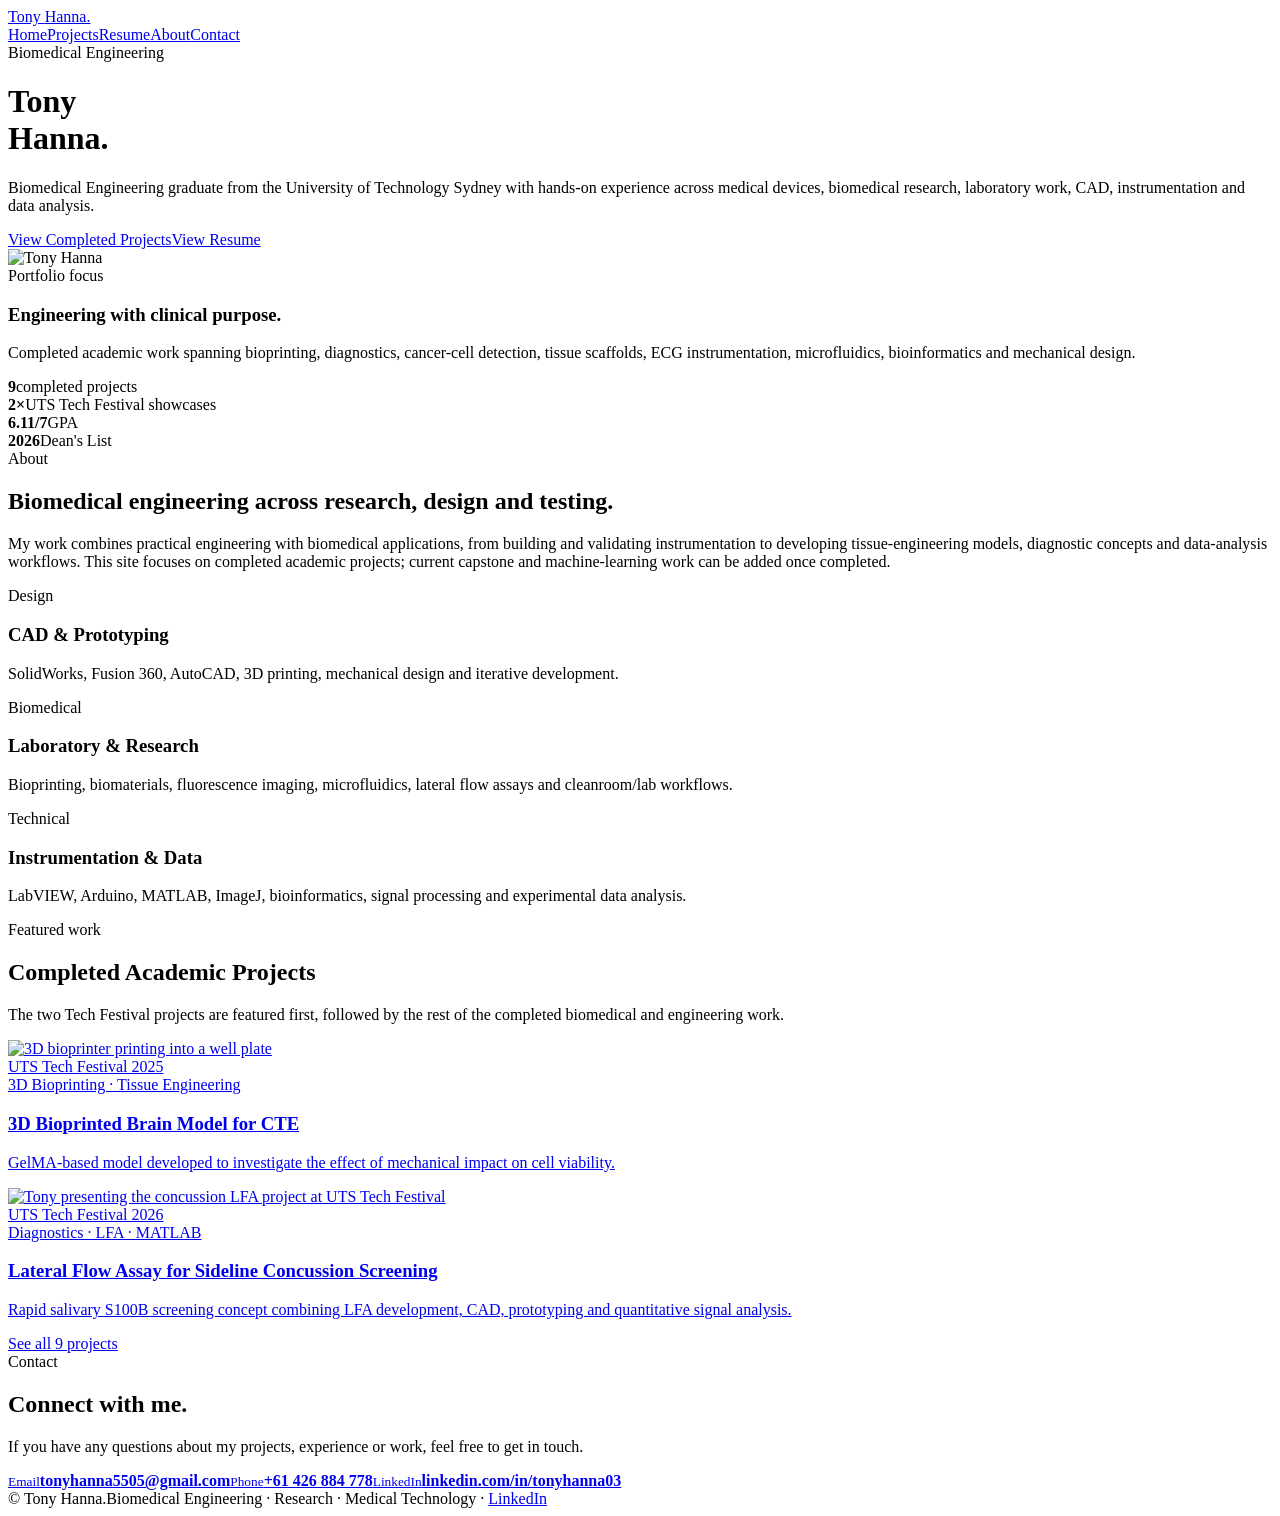
==== index.html @ 14e28a0b "Add files via upload" ====
<!doctype html><html lang="en"><head><meta charset="utf-8"><meta name="viewport" content="width=device-width,initial-scale=1"><title>Tony Hanna | Biomedical Engineer</title><meta name="description" content="Biomedical engineering portfolio of Tony Hanna, showcasing completed academic projects in medical devices, tissue engineering, diagnostics, bioinformatics and instrumentation."><link rel="stylesheet" href="assets/style.css"></head><body>
<nav class="nav"><div class="container nav-inner"><a class="brand" href="index.html">Tony <span>Hanna.</span></a><div class="nav-links"><a href="index.html" class="active">Home</a><a href="projects.html">Projects</a><a href="resume.html">Resume</a><a href="#about">About</a><a class="pill" href="#contact">Contact</a></div></div></nav>
<header class="hero"><div class="container hero-grid"><div><div class="kicker">Biomedical Engineering</div><h1>Tony<br><span>Hanna.</span></h1><p class="lead">Biomedical Engineering graduate from the University of Technology Sydney with hands-on experience across medical devices, biomedical research, laboratory work, CAD, instrumentation and data analysis.</p><div class="buttons"><a class="btn btn-primary" href="projects.html">View Completed Projects</a><a class="btn" href="resume.html">View Resume</a></div></div><div class="hero-side"><div class="profile-photo"><img src="https://static.wixstatic.com/media/4586de_a19f63938c6d4df988539e7c14c00829~mv2.jpg" alt="Tony Hanna"></div><div class="hero-card"><div class="eyebrow">Portfolio focus</div><h3>Engineering with clinical purpose.</h3><p class="muted">Completed academic work spanning bioprinting, diagnostics, cancer-cell detection, tissue scaffolds, ECG instrumentation, microfluidics, bioinformatics and mechanical design.</p><div class="mini-grid"><div class="stat"><strong>9</strong><span>completed projects</span></div><div class="stat"><strong>2×</strong><span>UTS Tech Festival showcases</span></div><div class="stat"><strong>6.11/7</strong><span>GPA</span></div><div class="stat"><strong>2026</strong><span>Dean's List</span></div></div></div></div></div></header>
<section class="section alt" id="about"><div class="container"><div class="eyebrow">About</div><h2>Biomedical engineering across research, design and testing.</h2><p class="section-intro">My work combines practical engineering with biomedical applications, from building and validating instrumentation to developing tissue-engineering models, diagnostic concepts and data-analysis workflows. This site focuses on completed academic projects; current capstone and machine-learning work can be added once completed.</p><div class="feature-grid"><div class="feature-card"><div class="eyebrow">Design</div><h3>CAD & Prototyping</h3><p>SolidWorks, Fusion 360, AutoCAD, 3D printing, mechanical design and iterative development.</p></div><div class="feature-card"><div class="eyebrow">Biomedical</div><h3>Laboratory & Research</h3><p>Bioprinting, biomaterials, fluorescence imaging, microfluidics, lateral flow assays and cleanroom/lab workflows.</p></div><div class="feature-card"><div class="eyebrow">Technical</div><h3>Instrumentation & Data</h3><p>LabVIEW, Arduino, MATLAB, ImageJ, bioinformatics, signal processing and experimental data analysis.</p></div></div></div></section>
<section class="section"><div class="container"><div class="eyebrow">Featured work</div><h2>Completed Academic Projects</h2><p class="section-intro">The two Tech Festival projects are featured first, followed by the rest of the completed biomedical and engineering work.</p><div class="projects-grid"><a class="project-card" href="projects/bioprinted-brain.html"><div class="project-image"><img src="assets/images/bioprinter.jpg" alt="3D bioprinter printing into a well plate"></div><div class="project-body"><div class="badge">UTS Tech Festival 2025</div><div class="project-meta">3D Bioprinting · Tissue Engineering</div><h3>3D Bioprinted Brain Model for CTE</h3><p>GelMA-based model developed to investigate the effect of mechanical impact on cell viability.</p></div></a><a class="project-card" href="projects/concussion-lfa.html"><div class="project-image"><img src="assets/images/lfa-techfest.jpg" alt="Tony presenting the concussion LFA project at UTS Tech Festival"></div><div class="project-body"><div class="badge">UTS Tech Festival 2026</div><div class="project-meta">Diagnostics · LFA · MATLAB</div><h3>Lateral Flow Assay for Sideline Concussion Screening</h3><p>Rapid salivary S100B screening concept combining LFA development, CAD, prototyping and quantitative signal analysis.</p></div></a></div><div class="buttons"><a class="btn btn-primary" href="projects.html">See all 9 projects</a></div></div></section>
<section class="section contact" id="contact"><div class="container"><div class="eyebrow">Contact</div><h2>Connect with me.</h2><p class="section-intro">If you have any questions about my projects, experience or work, feel free to get in touch.</p><div class="contact-grid"><a class="contact-card" href="mailto:tonyhanna5505@gmail.com"><small>Email</small><strong>tonyhanna5505@gmail.com</strong></a><a class="contact-card" href="tel:+61426884778"><small>Phone</small><strong>+61 426 884 778</strong></a><a class="contact-card" href="https://www.linkedin.com/in/tonyhanna03" target="_blank" rel="noopener"><small>LinkedIn</small><strong>linkedin.com/in/tonyhanna03</strong></a></div></div></section>
<footer class="footer"><div class="container footer-inner"><span>© <span id="year"></span> Tony Hanna.</span><span>Biomedical Engineering · Research · Medical Technology · <a href="https://www.linkedin.com/in/tonyhanna03" target="_blank" rel="noopener">LinkedIn</a></span></div></footer><script src="assets/script.js"></script></body></html>
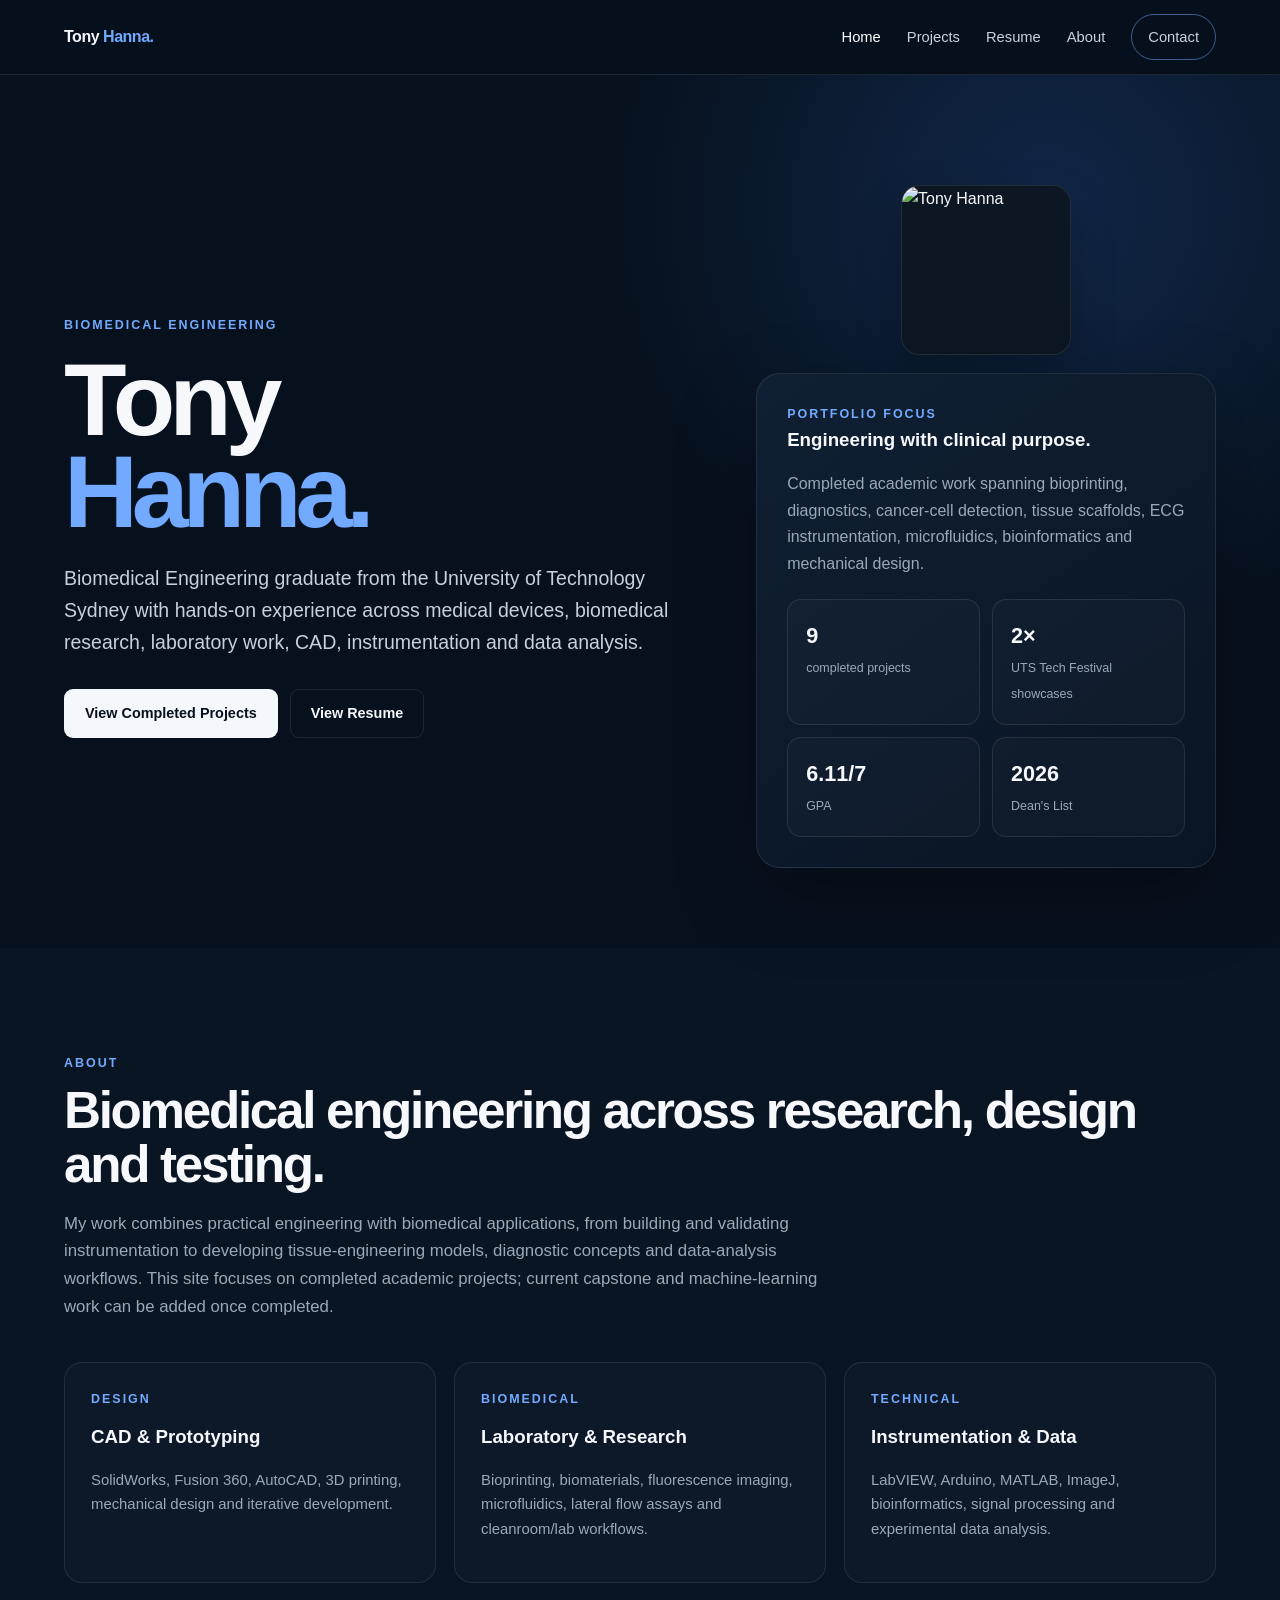
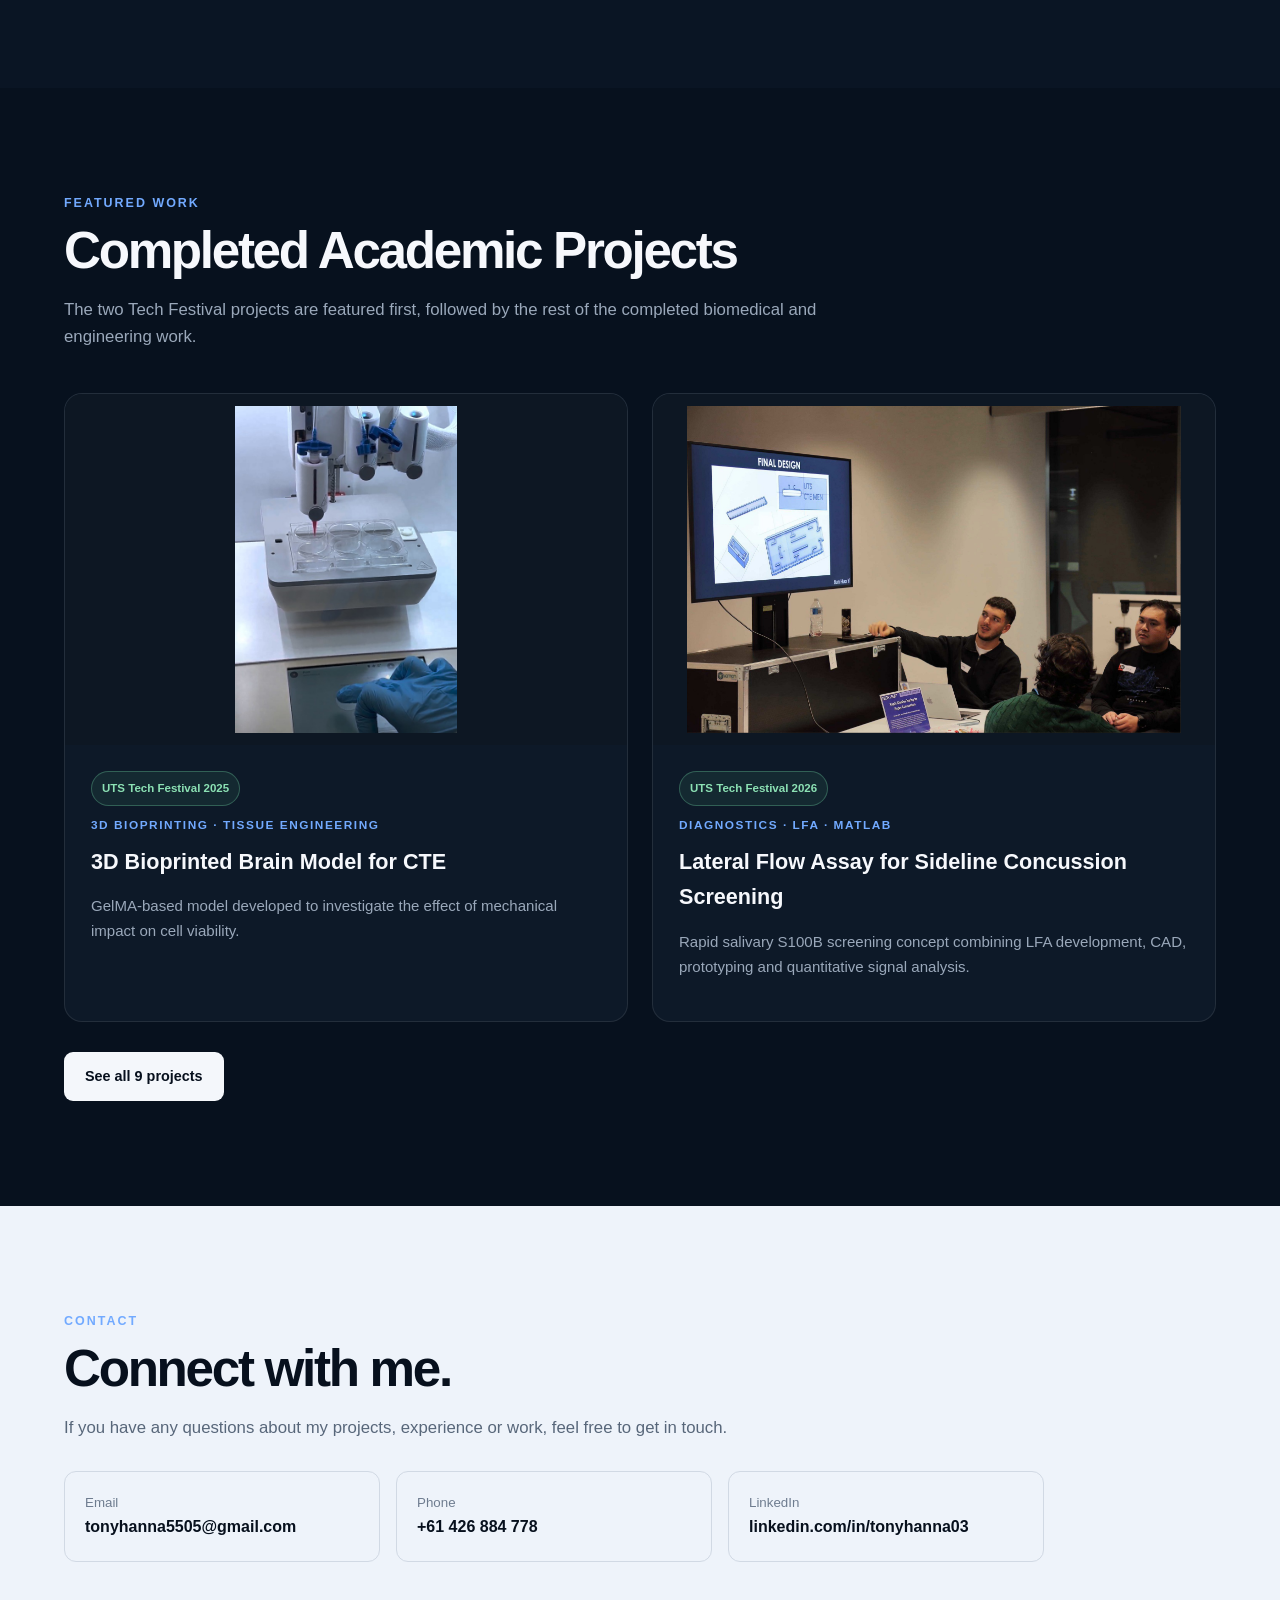
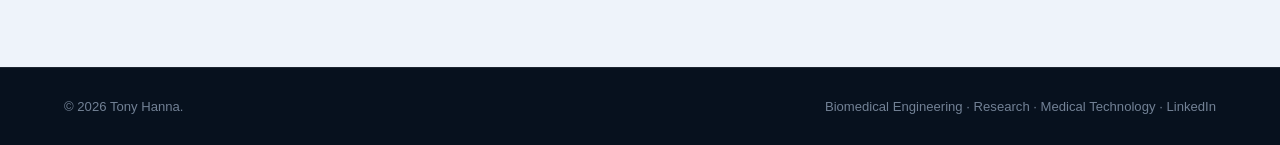
==== commit 51834885: "Add files via upload" ====
--- a/index.html
+++ b/index.html
@@ -1,7 +1,7 @@
-<!doctype html><html lang="en"><head><meta charset="utf-8"><meta name="viewport" content="width=device-width,initial-scale=1"><title>Tony Hanna | Biomedical Engineer</title><meta name="description" content="Biomedical engineering portfolio of Tony Hanna, showcasing completed academic projects in medical devices, tissue engineering, diagnostics, bioinformatics and instrumentation."><link rel="stylesheet" href="assets/style.css"></head><body>
+<!doctype html><html lang="en"><head><meta charset="utf-8"><meta name="viewport" content="width=device-width,initial-scale=1"><title>Tony Hanna | Biomedical Engineer</title><meta name="description" content="Biomedical engineering portfolio of Tony Hanna, showcasing completed academic projects in medical devices, tissue engineering, diagnostics, bioinformatics and instrumentation."><link rel="stylesheet" href="style.css"></head><body>
 <nav class="nav"><div class="container nav-inner"><a class="brand" href="index.html">Tony <span>Hanna.</span></a><div class="nav-links"><a href="index.html" class="active">Home</a><a href="projects.html">Projects</a><a href="resume.html">Resume</a><a href="#about">About</a><a class="pill" href="#contact">Contact</a></div></div></nav>
 <header class="hero"><div class="container hero-grid"><div><div class="kicker">Biomedical Engineering</div><h1>Tony<br><span>Hanna.</span></h1><p class="lead">Biomedical Engineering graduate from the University of Technology Sydney with hands-on experience across medical devices, biomedical research, laboratory work, CAD, instrumentation and data analysis.</p><div class="buttons"><a class="btn btn-primary" href="projects.html">View Completed Projects</a><a class="btn" href="resume.html">View Resume</a></div></div><div class="hero-side"><div class="profile-photo"><img src="https://static.wixstatic.com/media/4586de_a19f63938c6d4df988539e7c14c00829~mv2.jpg" alt="Tony Hanna"></div><div class="hero-card"><div class="eyebrow">Portfolio focus</div><h3>Engineering with clinical purpose.</h3><p class="muted">Completed academic work spanning bioprinting, diagnostics, cancer-cell detection, tissue scaffolds, ECG instrumentation, microfluidics, bioinformatics and mechanical design.</p><div class="mini-grid"><div class="stat"><strong>9</strong><span>completed projects</span></div><div class="stat"><strong>2×</strong><span>UTS Tech Festival showcases</span></div><div class="stat"><strong>6.11/7</strong><span>GPA</span></div><div class="stat"><strong>2026</strong><span>Dean's List</span></div></div></div></div></div></header>
 <section class="section alt" id="about"><div class="container"><div class="eyebrow">About</div><h2>Biomedical engineering across research, design and testing.</h2><p class="section-intro">My work combines practical engineering with biomedical applications, from building and validating instrumentation to developing tissue-engineering models, diagnostic concepts and data-analysis workflows. This site focuses on completed academic projects; current capstone and machine-learning work can be added once completed.</p><div class="feature-grid"><div class="feature-card"><div class="eyebrow">Design</div><h3>CAD & Prototyping</h3><p>SolidWorks, Fusion 360, AutoCAD, 3D printing, mechanical design and iterative development.</p></div><div class="feature-card"><div class="eyebrow">Biomedical</div><h3>Laboratory & Research</h3><p>Bioprinting, biomaterials, fluorescence imaging, microfluidics, lateral flow assays and cleanroom/lab workflows.</p></div><div class="feature-card"><div class="eyebrow">Technical</div><h3>Instrumentation & Data</h3><p>LabVIEW, Arduino, MATLAB, ImageJ, bioinformatics, signal processing and experimental data analysis.</p></div></div></div></section>
-<section class="section"><div class="container"><div class="eyebrow">Featured work</div><h2>Completed Academic Projects</h2><p class="section-intro">The two Tech Festival projects are featured first, followed by the rest of the completed biomedical and engineering work.</p><div class="projects-grid"><a class="project-card" href="projects/bioprinted-brain.html"><div class="project-image"><img src="assets/images/bioprinter.jpg" alt="3D bioprinter printing into a well plate"></div><div class="project-body"><div class="badge">UTS Tech Festival 2025</div><div class="project-meta">3D Bioprinting · Tissue Engineering</div><h3>3D Bioprinted Brain Model for CTE</h3><p>GelMA-based model developed to investigate the effect of mechanical impact on cell viability.</p></div></a><a class="project-card" href="projects/concussion-lfa.html"><div class="project-image"><img src="assets/images/lfa-techfest.jpg" alt="Tony presenting the concussion LFA project at UTS Tech Festival"></div><div class="project-body"><div class="badge">UTS Tech Festival 2026</div><div class="project-meta">Diagnostics · LFA · MATLAB</div><h3>Lateral Flow Assay for Sideline Concussion Screening</h3><p>Rapid salivary S100B screening concept combining LFA development, CAD, prototyping and quantitative signal analysis.</p></div></a></div><div class="buttons"><a class="btn btn-primary" href="projects.html">See all 9 projects</a></div></div></section>
+<section class="section"><div class="container"><div class="eyebrow">Featured work</div><h2>Completed Academic Projects</h2><p class="section-intro">The two Tech Festival projects are featured first, followed by the rest of the completed biomedical and engineering work.</p><div class="projects-grid"><a class="project-card" href="bioprinted-brain.html"><div class="project-image"><img src="bioprinter.jpg" alt="3D bioprinter printing into a well plate"></div><div class="project-body"><div class="badge">UTS Tech Festival 2025</div><div class="project-meta">3D Bioprinting · Tissue Engineering</div><h3>3D Bioprinted Brain Model for CTE</h3><p>GelMA-based model developed to investigate the effect of mechanical impact on cell viability.</p></div></a><a class="project-card" href="concussion-lfa.html"><div class="project-image"><img src="lfa-techfest.jpg" alt="Tony presenting the concussion LFA project at UTS Tech Festival"></div><div class="project-body"><div class="badge">UTS Tech Festival 2026</div><div class="project-meta">Diagnostics · LFA · MATLAB</div><h3>Lateral Flow Assay for Sideline Concussion Screening</h3><p>Rapid salivary S100B screening concept combining LFA development, CAD, prototyping and quantitative signal analysis.</p></div></a></div><div class="buttons"><a class="btn btn-primary" href="projects.html">See all 9 projects</a></div></div></section>
 <section class="section contact" id="contact"><div class="container"><div class="eyebrow">Contact</div><h2>Connect with me.</h2><p class="section-intro">If you have any questions about my projects, experience or work, feel free to get in touch.</p><div class="contact-grid"><a class="contact-card" href="mailto:tonyhanna5505@gmail.com"><small>Email</small><strong>tonyhanna5505@gmail.com</strong></a><a class="contact-card" href="tel:+61426884778"><small>Phone</small><strong>+61 426 884 778</strong></a><a class="contact-card" href="https://www.linkedin.com/in/tonyhanna03" target="_blank" rel="noopener"><small>LinkedIn</small><strong>linkedin.com/in/tonyhanna03</strong></a></div></div></section>
-<footer class="footer"><div class="container footer-inner"><span>© <span id="year"></span> Tony Hanna.</span><span>Biomedical Engineering · Research · Medical Technology · <a href="https://www.linkedin.com/in/tonyhanna03" target="_blank" rel="noopener">LinkedIn</a></span></div></footer><script src="assets/script.js"></script></body></html>
+<footer class="footer"><div class="container footer-inner"><span>© <span id="year"></span> Tony Hanna.</span><span>Biomedical Engineering · Research · Medical Technology · <a href="https://www.linkedin.com/in/tonyhanna03" target="_blank" rel="noopener">LinkedIn</a></span></div></footer><script src="script.js"></script></body></html>
--- a/style.css
+++ b/style.css
@@ -0,0 +1,8 @@
+:root{
+  --bg:#07111e;--panel:#0d1928;--panel2:#101e30;--text:#f6f8fc;--muted:#9aa8ba;--accent:#72aaff;--line:rgba(255,255,255,.09);--light:#eef3fa;--dark:#07101d;
+}
+*{box-sizing:border-box}html{scroll-behavior:smooth}body{margin:0;font-family:-apple-system,BlinkMacSystemFont,"Segoe UI",Roboto,Helvetica,Arial,sans-serif;background:var(--bg);color:var(--text);line-height:1.65}a{color:inherit;text-decoration:none}img{display:block;max-width:100%}.container{width:min(1180px,90%);margin:auto}.nav{position:sticky;top:0;z-index:40;background:rgba(7,17,30,.88);backdrop-filter:blur(18px);border-bottom:1px solid var(--line)}.nav-inner{height:74px;display:flex;align-items:center;justify-content:space-between}.brand{font-weight:800;letter-spacing:-.03em}.brand span{color:var(--accent)}.nav-links{display:flex;align-items:center;gap:26px}.nav-links a{font-size:.92rem;color:#c8d2df}.nav-links a:hover,.nav-links a.active{color:white}.pill{padding:10px 16px;border:1px solid rgba(114,170,255,.5);border-radius:999px}.hero{padding:110px 0 80px;background:radial-gradient(circle at 82% 15%,rgba(46,104,196,.25),transparent 34%)}.hero-grid{display:grid;grid-template-columns:1.15fr .85fr;gap:70px;align-items:center}.kicker,.eyebrow{color:var(--accent);text-transform:uppercase;letter-spacing:.16em;font-size:.78rem;font-weight:800}.hero h1{font-size:clamp(3.8rem,8vw,7.2rem);line-height:.9;letter-spacing:-.06em;margin:18px 0 24px}.hero h1 span{color:var(--accent)}.lead{font-size:1.22rem;color:#c7d0dc;max-width:700px}.muted{color:var(--muted)}.hero-side{display:grid;gap:18px;justify-items:center}.profile-photo{width:170px;aspect-ratio:1/1;border-radius:18px;overflow:hidden;border:1px solid var(--line);box-shadow:0 18px 45px rgba(0,0,0,.24);background:#0d1723}.profile-photo img{width:100%;height:100%;object-fit:cover;object-position:center 20%}.hero-card{width:100%;background:linear-gradient(145deg,#101f33,#0a1524);border:1px solid var(--line);padding:30px;border-radius:24px;box-shadow:0 30px 80px rgba(0,0,0,.28)}.hero-card h3{margin:0 0 12px}.mini-grid{display:grid;grid-template-columns:1fr 1fr;gap:12px;margin-top:22px}.stat{padding:18px;border:1px solid var(--line);border-radius:14px;background:rgba(255,255,255,.02)}.stat strong{display:block;font-size:1.35rem}.stat span{font-size:.78rem;color:var(--muted)}.buttons{display:flex;gap:12px;flex-wrap:wrap;margin-top:30px}.btn{display:inline-flex;align-items:center;justify-content:center;padding:12px 20px;border-radius:9px;font-weight:700;font-size:.9rem;border:1px solid var(--line);transition:.2s}.btn:hover{transform:translateY(-2px);border-color:rgba(114,170,255,.55)}.btn-primary{background:#f4f7fb;color:#07101d}.section{padding:105px 0}.section.alt{background:#0a1524}.section h2,.page-hero h1{font-size:clamp(2.2rem,4vw,4rem);letter-spacing:-.045em;line-height:1.05;margin:10px 0 18px}.section-intro{max-width:760px;color:var(--muted);font-size:1.05rem}.feature-grid{display:grid;grid-template-columns:repeat(3,1fr);gap:18px;margin-top:42px}.feature-card,.project-card{background:var(--panel);border:1px solid var(--line);border-radius:18px;overflow:hidden;transition:.25s}.feature-card{padding:26px}.feature-card:hover,.project-card:hover{transform:translateY(-5px);border-color:rgba(114,170,255,.4)}.feature-card h3{margin:12px 0 8px}.feature-card p{color:var(--muted);font-size:.93rem}.projects-grid{display:grid;grid-template-columns:repeat(2,1fr);gap:24px;margin-top:42px}.project-image{aspect-ratio:16/10;height:auto;background:#0d1723;overflow:hidden;display:flex;align-items:center;justify-content:center;padding:12px}.project-image img{width:100%;height:100%;object-fit:contain;object-position:center;transition:.35s}.project-card:hover .project-image img{transform:scale(1.03)}.project-body{padding:26px}.project-meta{font-size:.74rem;color:var(--accent);text-transform:uppercase;letter-spacing:.13em;font-weight:800}.project-body h3{font-size:1.35rem;margin:8px 0 10px}.project-body p{color:var(--muted);font-size:.94rem}.tags{display:flex;flex-wrap:wrap;gap:7px;margin-top:18px}.tag{padding:6px 9px;border-radius:7px;border:1px solid rgba(114,170,255,.16);background:rgba(114,170,255,.08);color:#a9c9ff;font-size:.72rem}.badge{display:inline-flex;align-items:center;padding:7px 10px;border:1px solid rgba(115,223,168,.3);background:rgba(115,223,168,.08);color:#8ce1b4;border-radius:999px;font-size:.72rem;font-weight:800;margin-bottom:10px}.page-hero{padding:90px 0 55px;border-bottom:1px solid var(--line)}.project-hero-img{margin-top:34px;border-radius:20px;overflow:hidden;border:1px solid var(--line);background:#0d1723;padding:12px}.project-hero-img img{width:100%;height:auto;max-height:760px;object-fit:contain;object-position:center}.detail-grid{display:grid;grid-template-columns:1.2fr .8fr;gap:60px}.detail-grid h2{font-size:2rem;margin-top:0}.detail-grid p{color:#bdc6d3}.side-card{padding:24px;border:1px solid var(--line);background:var(--panel);border-radius:16px;position:sticky;top:100px}.side-card h4{margin:0 0 14px}.side-list{display:grid;gap:12px}.side-list div{padding-bottom:12px;border-bottom:1px solid var(--line)}.side-list div:last-child{border-bottom:0;padding-bottom:0}.side-list span{display:block;font-size:.72rem;color:var(--accent);text-transform:uppercase;letter-spacing:.1em}.side-list strong{font-size:.94rem}.content-block{margin-bottom:48px}.content-block h3{font-size:1.35rem;margin-bottom:12px}.image-grid{display:grid;grid-template-columns:1fr 1fr;gap:18px;margin:22px 0}.image-grid.three{grid-template-columns:repeat(3,1fr)}.figure{background:var(--panel);border:1px solid var(--line);border-radius:14px;overflow:hidden}.figure img{width:100%;height:auto;object-fit:contain;object-position:center;background:#0d1723}.figure figcaption{padding:12px 14px;color:var(--muted);font-size:.8rem}.result-grid{display:grid;grid-template-columns:repeat(3,1fr);gap:14px;margin-top:20px}.result-card{padding:22px;border:1px solid var(--line);border-radius:14px;background:var(--panel)}.result-card strong{display:block;font-size:1.8rem;color:white}.result-card span{font-size:.8rem;color:var(--muted)}.callout{padding:22px;border-left:3px solid var(--accent);background:rgba(114,170,255,.07);border-radius:0 12px 12px 0;color:#cdd6e2}.resume-panel{display:grid;grid-template-columns:1fr 1fr;gap:45px;align-items:start}.resume-box{padding:28px;border:1px solid var(--line);background:var(--panel);border-radius:18px}.resume-items{display:grid;gap:12px}.resume-item{padding:18px;border:1px solid var(--line);border-radius:12px}.resume-item small{display:block;color:var(--accent);text-transform:uppercase;letter-spacing:.1em}.contact{background:var(--light);color:var(--dark)}.contact .section-intro{color:#58677a}.contact-grid{display:grid;grid-template-columns:repeat(3,1fr);gap:16px;margin-top:30px;max-width:980px}.contact-card{padding:20px;border:1px solid #d1d9e4;border-radius:12px}.contact-card small{display:block;color:#6e7c8f}.footer{padding:28px 0;border-top:1px solid var(--line);color:#728195;font-size:.82rem}.footer-inner{display:flex;justify-content:space-between;gap:20px}.back{display:inline-block;margin-bottom:20px;color:#aac8f8;font-size:.9rem}.project-nav{display:flex;justify-content:space-between;gap:20px;margin-top:55px;padding-top:28px;border-top:1px solid var(--line)}.project-nav a{max-width:48%}.project-nav small{display:block;color:var(--muted)}
+.certificate-wrap{display:grid;grid-template-columns:1.2fr .8fr;gap:38px;align-items:center;margin-top:34px}.certificate-card{margin:0;background:var(--panel);border:1px solid var(--line);border-radius:18px;overflow:hidden}.certificate-card img{width:100%;height:auto;background:white}.certificate-card figcaption{padding:12px 14px;color:var(--muted);font-size:.8rem}.certificate-copy h3{font-size:1.5rem;margin:0 0 10px}.certificate-copy p{margin:0}
+@media(max-width:900px){.certificate-wrap{grid-template-columns:1fr}.hero-grid,.detail-grid,.resume-panel{grid-template-columns:1fr}.hero-side{justify-items:start}.profile-photo{width:145px}.feature-grid{grid-template-columns:1fr 1fr}.projects-grid{grid-template-columns:1fr}.side-card{position:static}.nav-links a:not(.pill){display:none}.project-image{height:260px}.image-grid,.image-grid.three,.result-grid,.contact-grid{grid-template-columns:1fr}.hero{padding-top:80px}.footer-inner{flex-direction:column}}
+@media(max-width:560px){.feature-grid{grid-template-columns:1fr}.hero h1{font-size:4rem}.project-image{height:220px}.section{padding:78px 0}.nav-inner{height:66px}.project-nav{flex-direction:column}.project-nav a{max-width:none}}
+
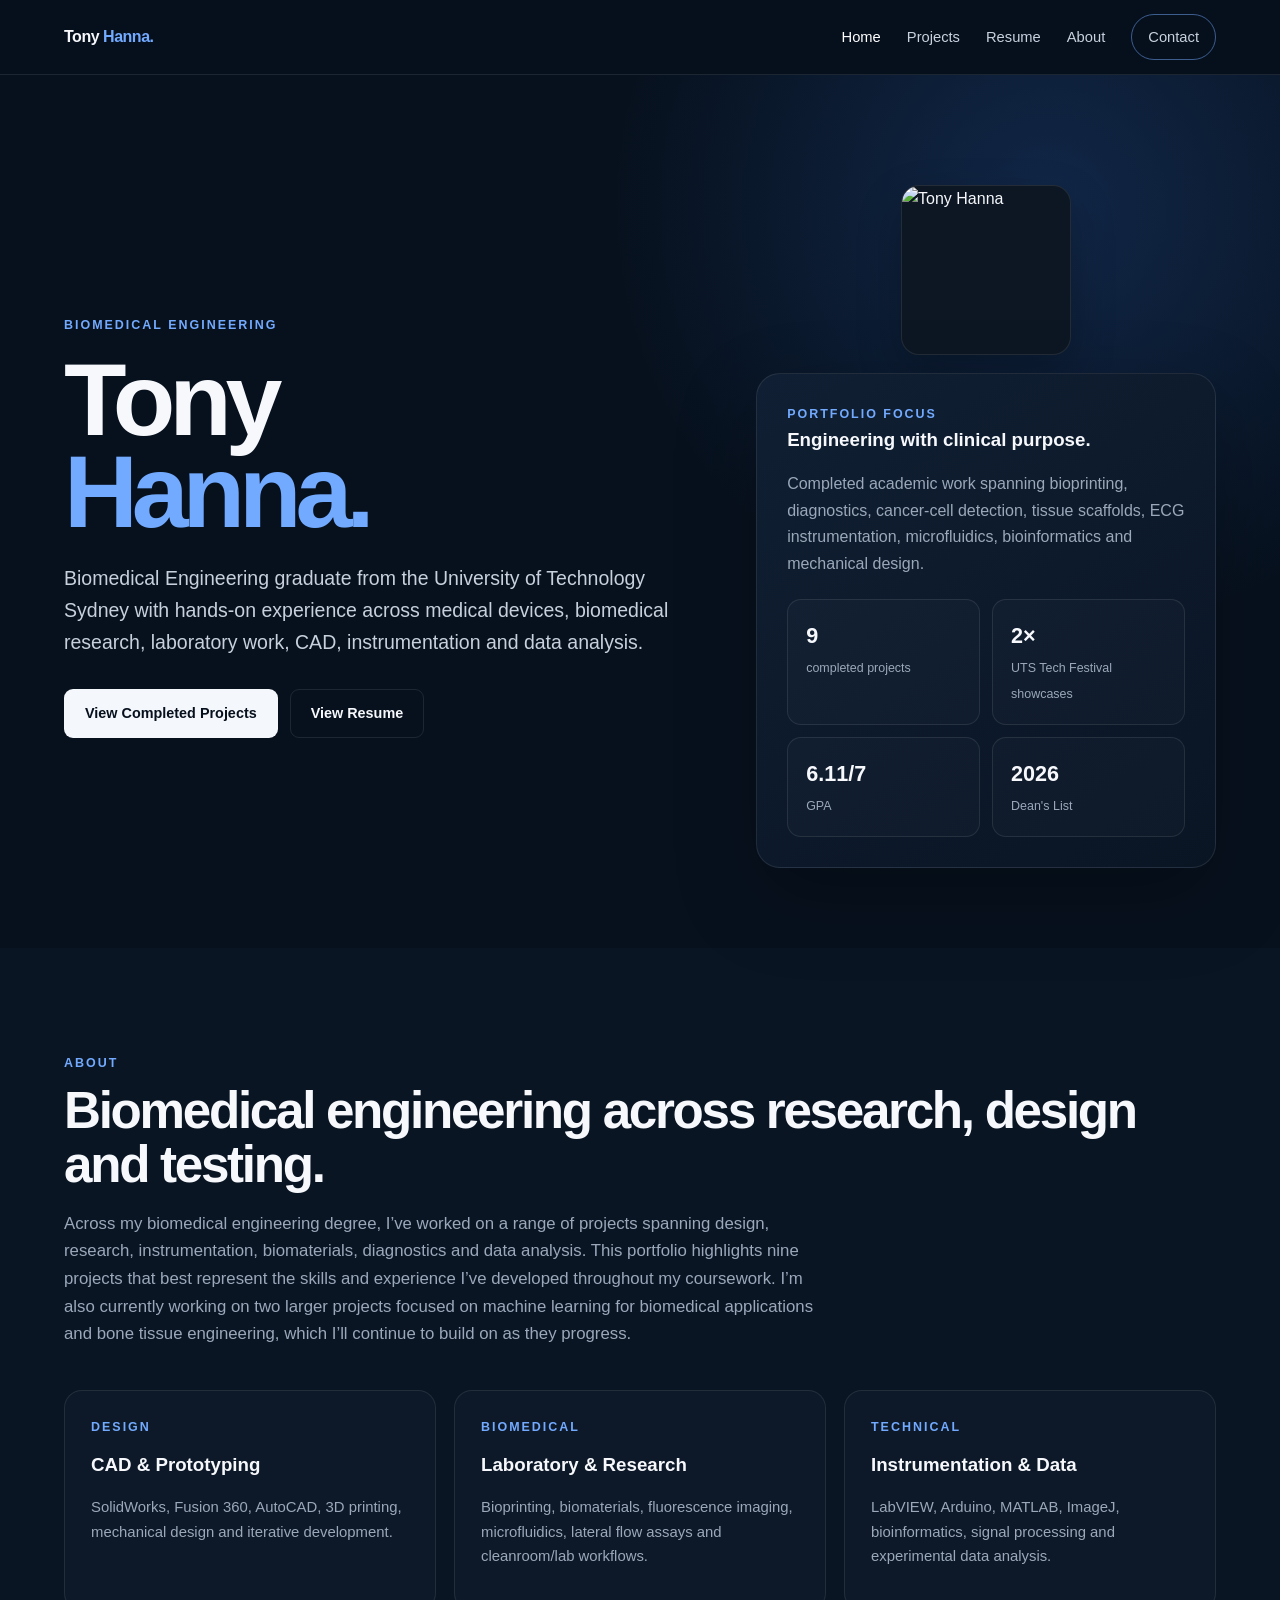
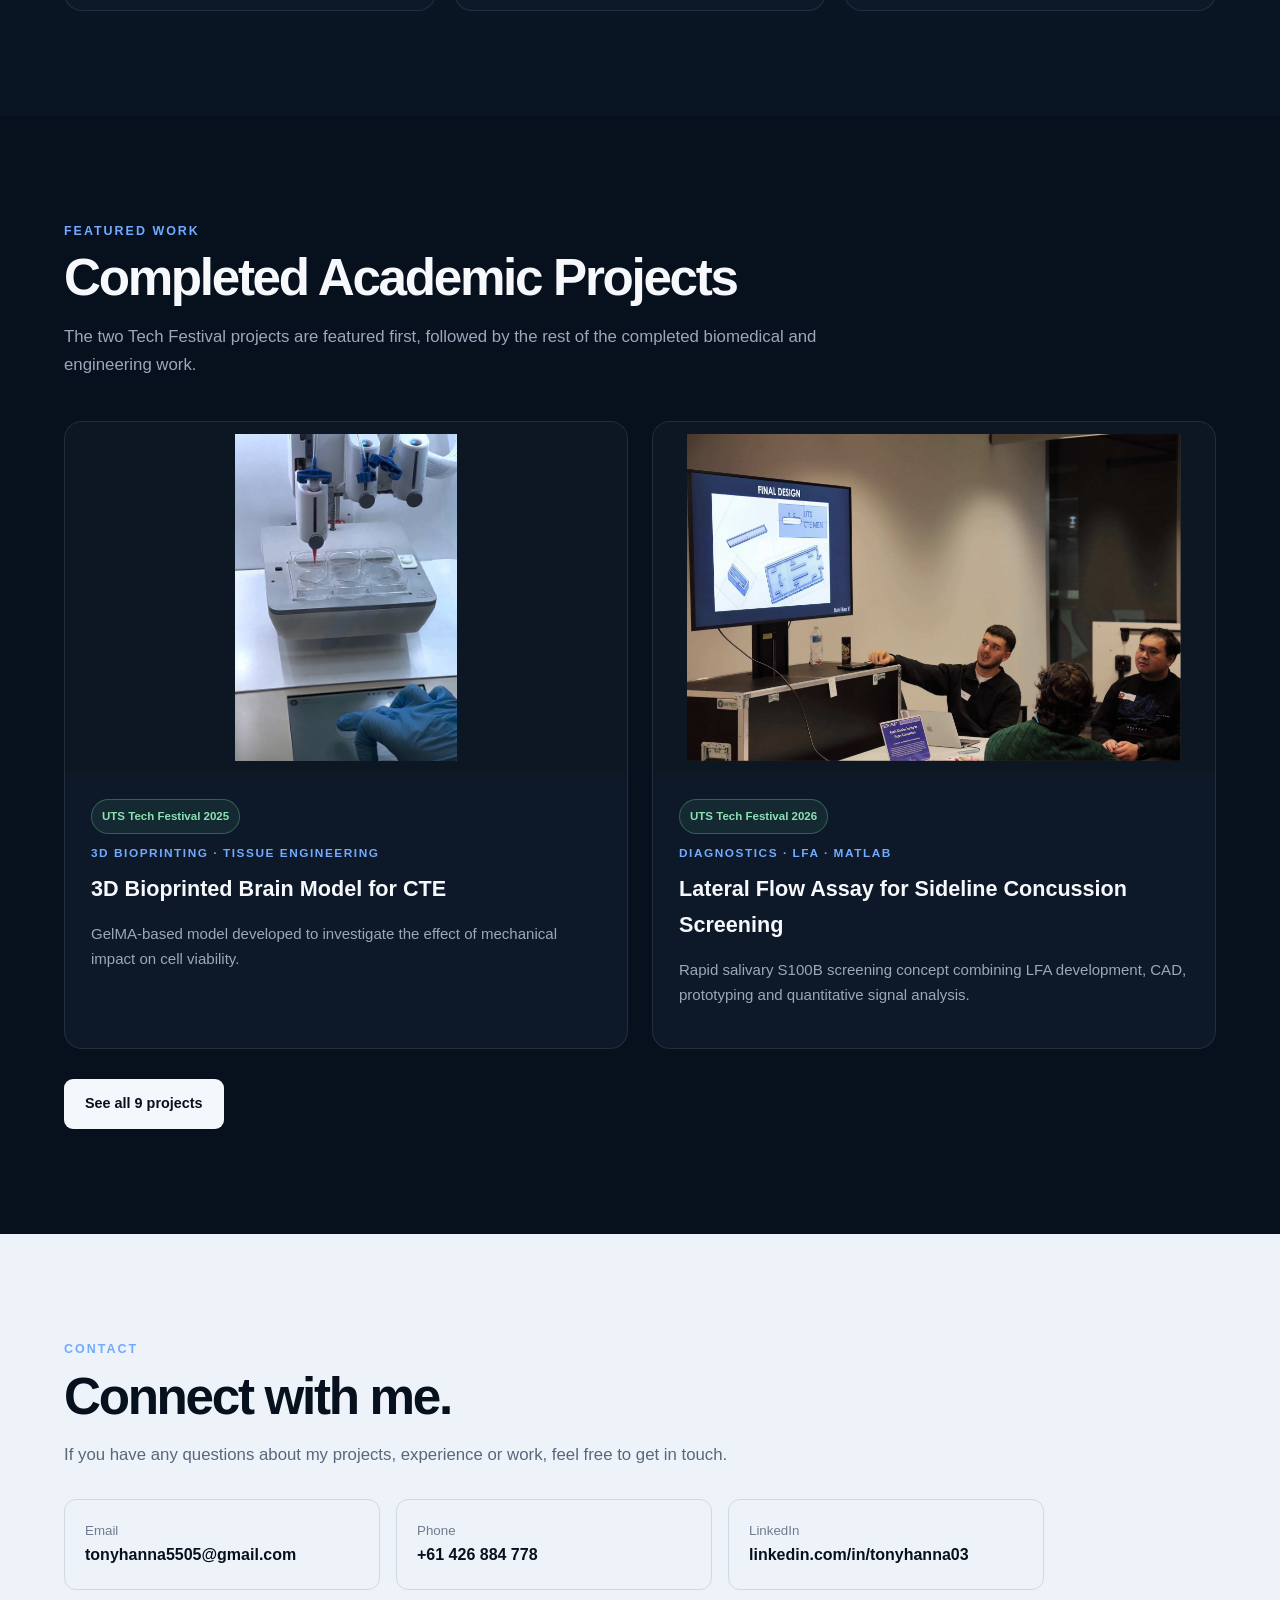
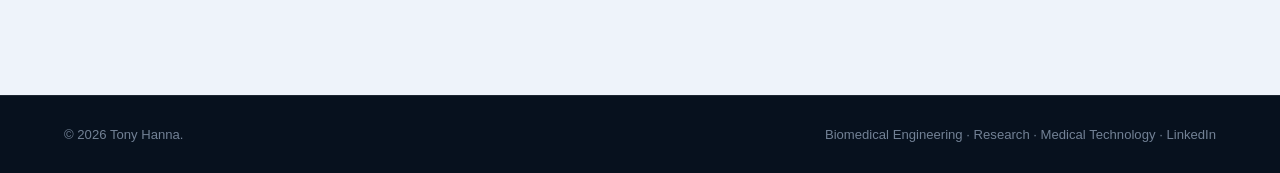
==== commit 22266a90: "Update index.html" ====
--- a/index.html
+++ b/index.html
@@ -1,7 +1,7 @@
 <!doctype html><html lang="en"><head><meta charset="utf-8"><meta name="viewport" content="width=device-width,initial-scale=1"><title>Tony Hanna | Biomedical Engineer</title><meta name="description" content="Biomedical engineering portfolio of Tony Hanna, showcasing completed academic projects in medical devices, tissue engineering, diagnostics, bioinformatics and instrumentation."><link rel="stylesheet" href="style.css"></head><body>
 <nav class="nav"><div class="container nav-inner"><a class="brand" href="index.html">Tony <span>Hanna.</span></a><div class="nav-links"><a href="index.html" class="active">Home</a><a href="projects.html">Projects</a><a href="resume.html">Resume</a><a href="#about">About</a><a class="pill" href="#contact">Contact</a></div></div></nav>
 <header class="hero"><div class="container hero-grid"><div><div class="kicker">Biomedical Engineering</div><h1>Tony<br><span>Hanna.</span></h1><p class="lead">Biomedical Engineering graduate from the University of Technology Sydney with hands-on experience across medical devices, biomedical research, laboratory work, CAD, instrumentation and data analysis.</p><div class="buttons"><a class="btn btn-primary" href="projects.html">View Completed Projects</a><a class="btn" href="resume.html">View Resume</a></div></div><div class="hero-side"><div class="profile-photo"><img src="https://static.wixstatic.com/media/4586de_a19f63938c6d4df988539e7c14c00829~mv2.jpg" alt="Tony Hanna"></div><div class="hero-card"><div class="eyebrow">Portfolio focus</div><h3>Engineering with clinical purpose.</h3><p class="muted">Completed academic work spanning bioprinting, diagnostics, cancer-cell detection, tissue scaffolds, ECG instrumentation, microfluidics, bioinformatics and mechanical design.</p><div class="mini-grid"><div class="stat"><strong>9</strong><span>completed projects</span></div><div class="stat"><strong>2×</strong><span>UTS Tech Festival showcases</span></div><div class="stat"><strong>6.11/7</strong><span>GPA</span></div><div class="stat"><strong>2026</strong><span>Dean's List</span></div></div></div></div></div></header>
-<section class="section alt" id="about"><div class="container"><div class="eyebrow">About</div><h2>Biomedical engineering across research, design and testing.</h2><p class="section-intro">My work combines practical engineering with biomedical applications, from building and validating instrumentation to developing tissue-engineering models, diagnostic concepts and data-analysis workflows. This site focuses on completed academic projects; current capstone and machine-learning work can be added once completed.</p><div class="feature-grid"><div class="feature-card"><div class="eyebrow">Design</div><h3>CAD & Prototyping</h3><p>SolidWorks, Fusion 360, AutoCAD, 3D printing, mechanical design and iterative development.</p></div><div class="feature-card"><div class="eyebrow">Biomedical</div><h3>Laboratory & Research</h3><p>Bioprinting, biomaterials, fluorescence imaging, microfluidics, lateral flow assays and cleanroom/lab workflows.</p></div><div class="feature-card"><div class="eyebrow">Technical</div><h3>Instrumentation & Data</h3><p>LabVIEW, Arduino, MATLAB, ImageJ, bioinformatics, signal processing and experimental data analysis.</p></div></div></div></section>
+<section class="section alt" id="about"><div class="container"><div class="eyebrow">About</div><h2>Biomedical engineering across research, design and testing.</h2><p class="section-intro">Across my biomedical engineering degree, I’ve worked on a range of projects spanning design, research, instrumentation, biomaterials, diagnostics and data analysis. This portfolio highlights nine projects that best represent the skills and experience I’ve developed throughout my coursework. I’m also currently working on two larger projects focused on machine learning for biomedical applications and bone tissue engineering, which I’ll continue to build on as they progress.</p><div class="feature-grid"><div class="feature-card"><div class="eyebrow">Design</div><h3>CAD & Prototyping</h3><p>SolidWorks, Fusion 360, AutoCAD, 3D printing, mechanical design and iterative development.</p></div><div class="feature-card"><div class="eyebrow">Biomedical</div><h3>Laboratory & Research</h3><p>Bioprinting, biomaterials, fluorescence imaging, microfluidics, lateral flow assays and cleanroom/lab workflows.</p></div><div class="feature-card"><div class="eyebrow">Technical</div><h3>Instrumentation & Data</h3><p>LabVIEW, Arduino, MATLAB, ImageJ, bioinformatics, signal processing and experimental data analysis.</p></div></div></div></section>
 <section class="section"><div class="container"><div class="eyebrow">Featured work</div><h2>Completed Academic Projects</h2><p class="section-intro">The two Tech Festival projects are featured first, followed by the rest of the completed biomedical and engineering work.</p><div class="projects-grid"><a class="project-card" href="bioprinted-brain.html"><div class="project-image"><img src="bioprinter.jpg" alt="3D bioprinter printing into a well plate"></div><div class="project-body"><div class="badge">UTS Tech Festival 2025</div><div class="project-meta">3D Bioprinting · Tissue Engineering</div><h3>3D Bioprinted Brain Model for CTE</h3><p>GelMA-based model developed to investigate the effect of mechanical impact on cell viability.</p></div></a><a class="project-card" href="concussion-lfa.html"><div class="project-image"><img src="lfa-techfest.jpg" alt="Tony presenting the concussion LFA project at UTS Tech Festival"></div><div class="project-body"><div class="badge">UTS Tech Festival 2026</div><div class="project-meta">Diagnostics · LFA · MATLAB</div><h3>Lateral Flow Assay for Sideline Concussion Screening</h3><p>Rapid salivary S100B screening concept combining LFA development, CAD, prototyping and quantitative signal analysis.</p></div></a></div><div class="buttons"><a class="btn btn-primary" href="projects.html">See all 9 projects</a></div></div></section>
 <section class="section contact" id="contact"><div class="container"><div class="eyebrow">Contact</div><h2>Connect with me.</h2><p class="section-intro">If you have any questions about my projects, experience or work, feel free to get in touch.</p><div class="contact-grid"><a class="contact-card" href="mailto:tonyhanna5505@gmail.com"><small>Email</small><strong>tonyhanna5505@gmail.com</strong></a><a class="contact-card" href="tel:+61426884778"><small>Phone</small><strong>+61 426 884 778</strong></a><a class="contact-card" href="https://www.linkedin.com/in/tonyhanna03" target="_blank" rel="noopener"><small>LinkedIn</small><strong>linkedin.com/in/tonyhanna03</strong></a></div></div></section>
 <footer class="footer"><div class="container footer-inner"><span>© <span id="year"></span> Tony Hanna.</span><span>Biomedical Engineering · Research · Medical Technology · <a href="https://www.linkedin.com/in/tonyhanna03" target="_blank" rel="noopener">LinkedIn</a></span></div></footer><script src="script.js"></script></body></html>
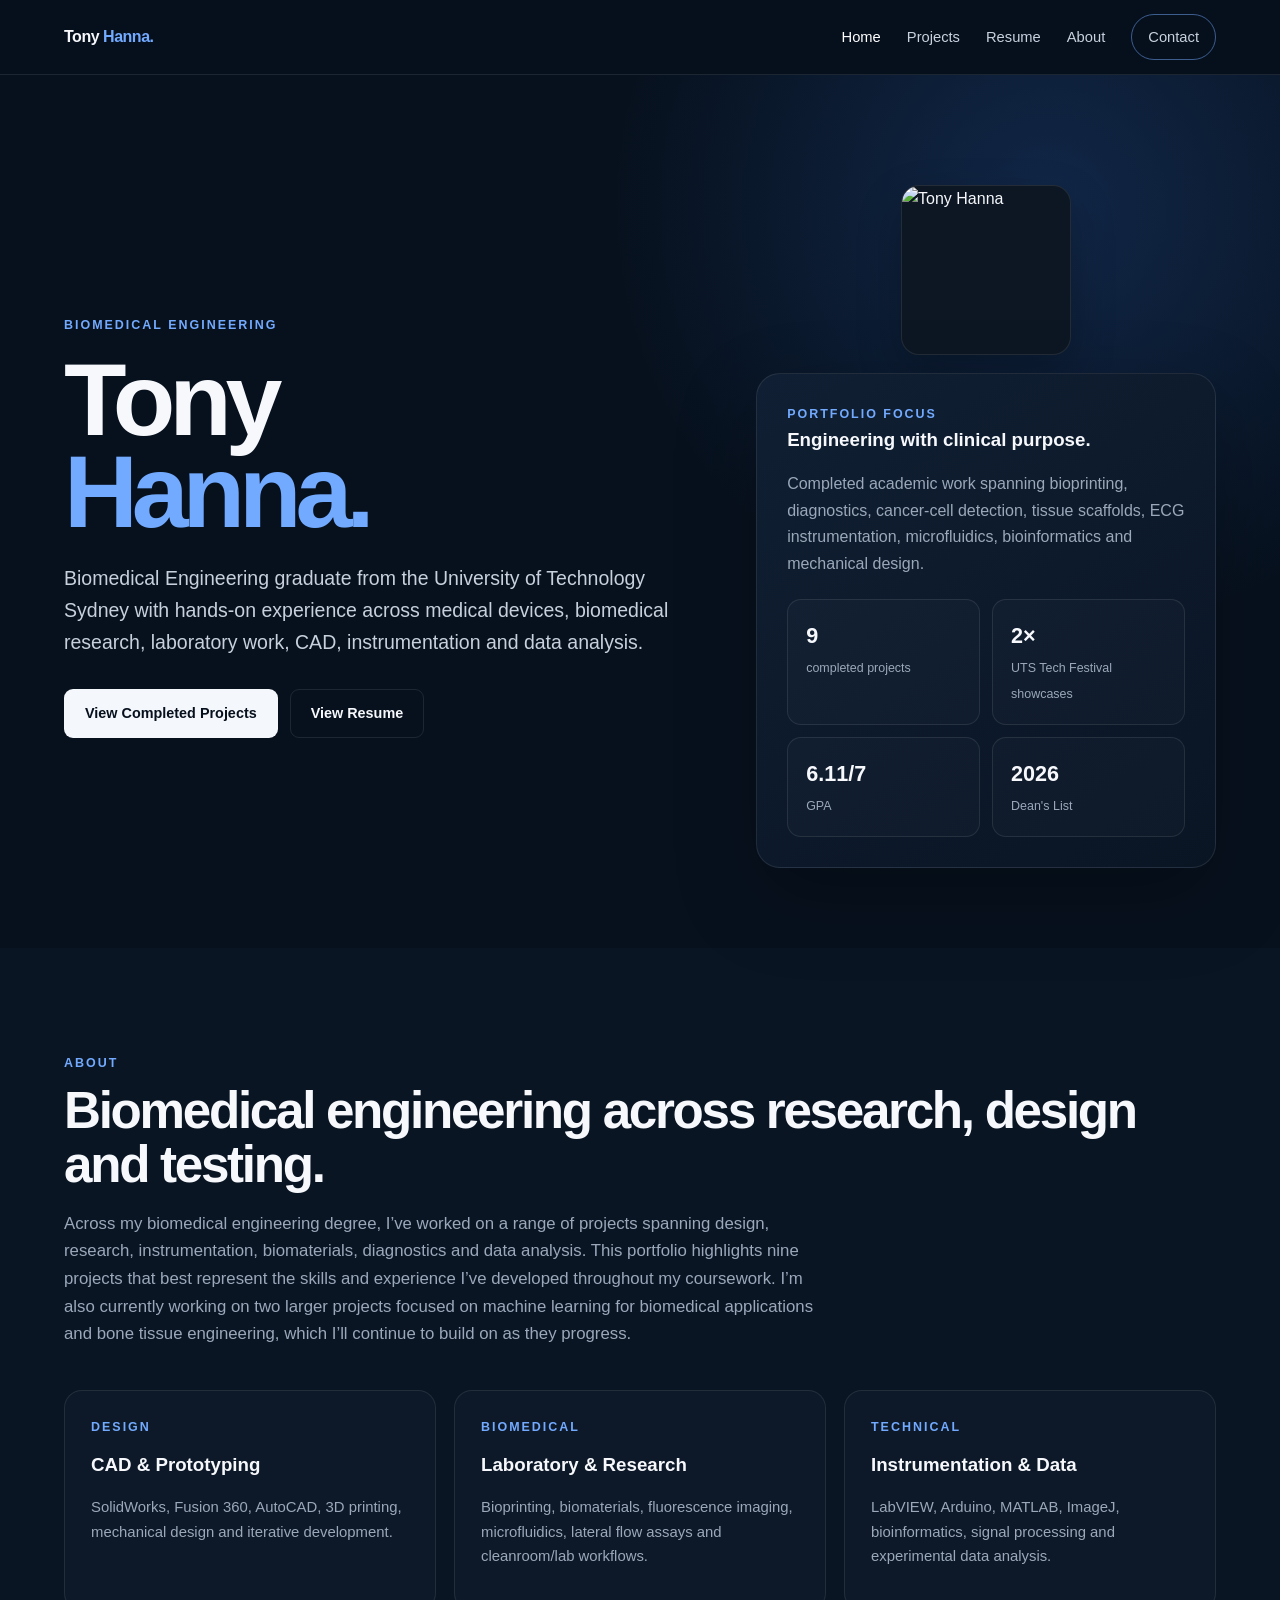
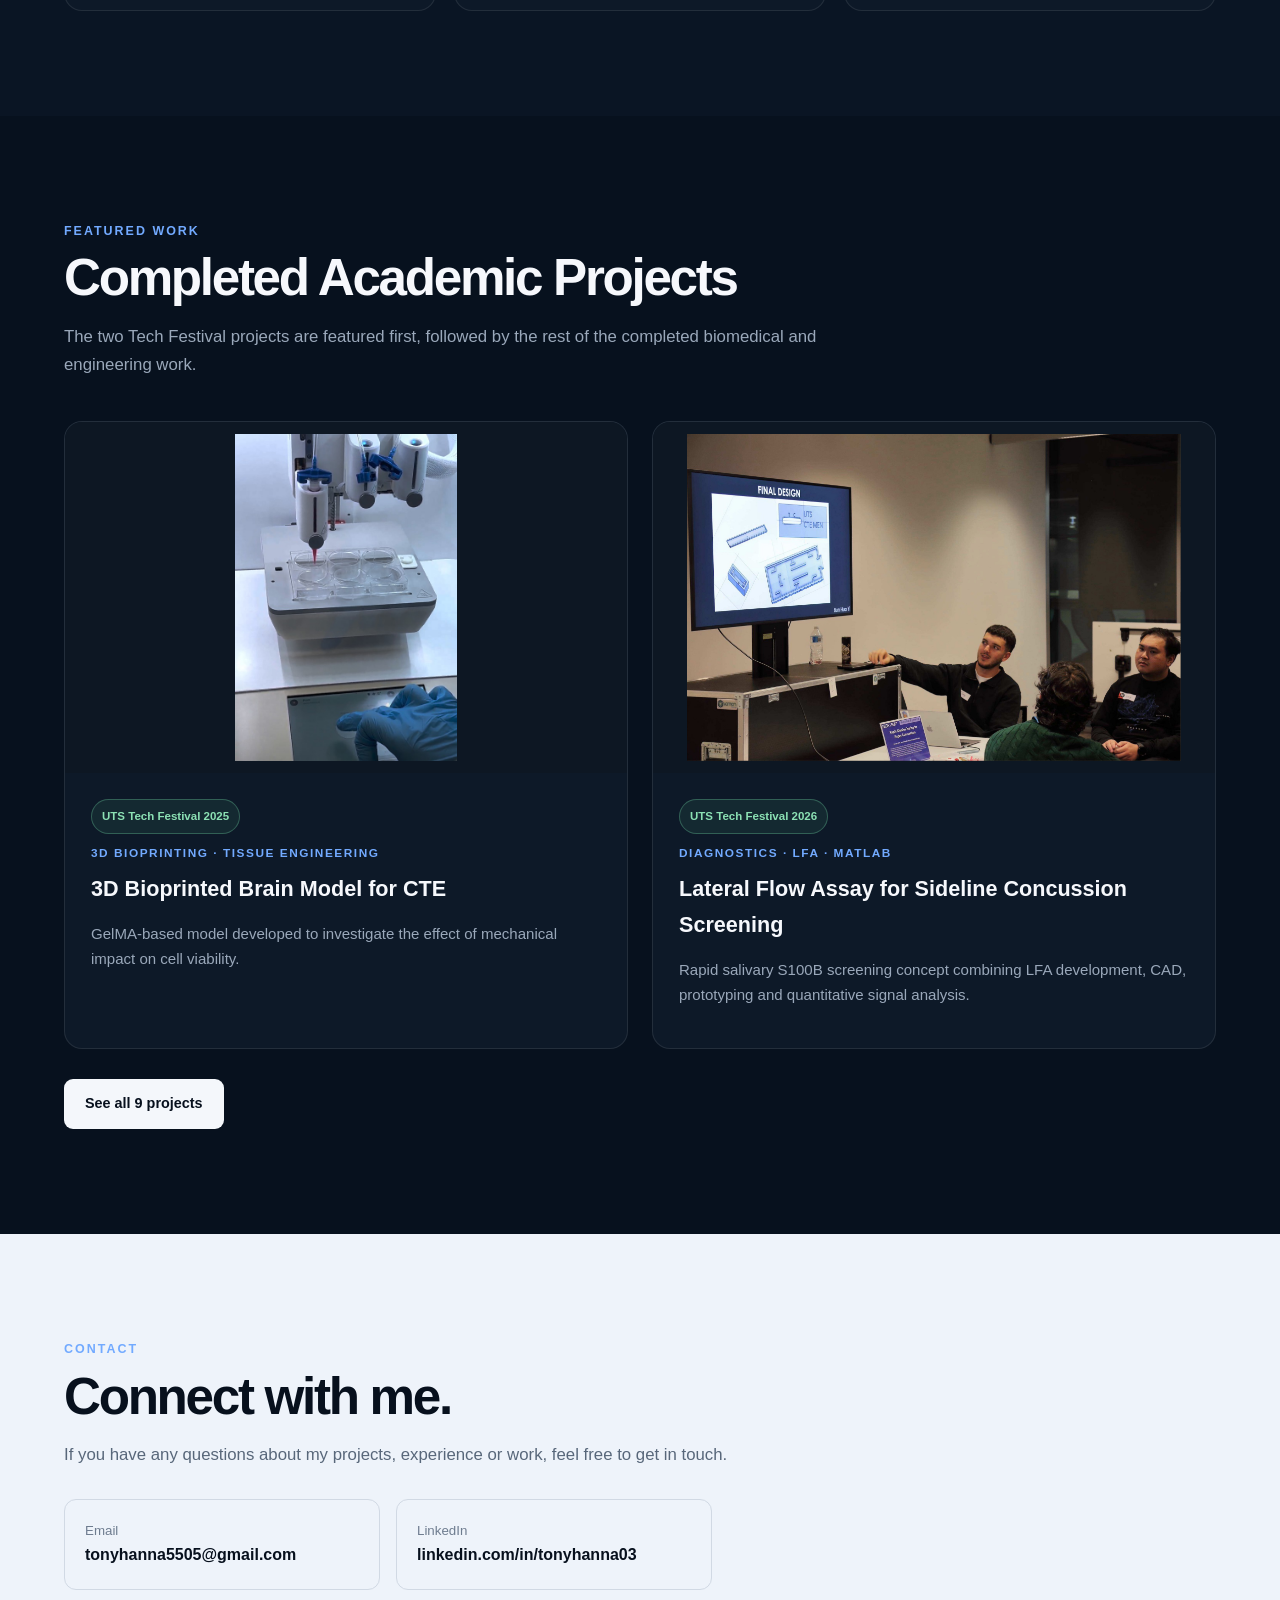
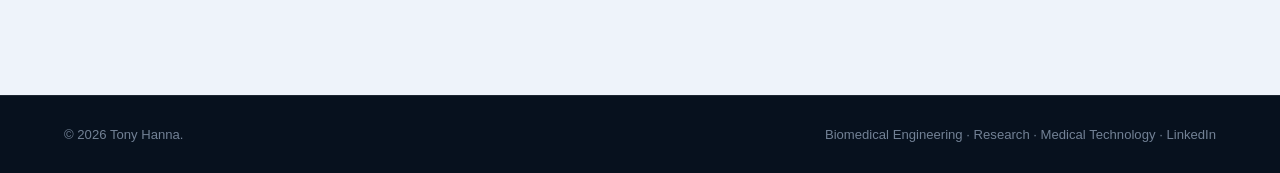
==== commit 2469496b: "Add contact section to index.html" ====
--- a/index.html
+++ b/index.html
@@ -3,5 +3,5 @@
 <header class="hero"><div class="container hero-grid"><div><div class="kicker">Biomedical Engineering</div><h1>Tony<br><span>Hanna.</span></h1><p class="lead">Biomedical Engineering graduate from the University of Technology Sydney with hands-on experience across medical devices, biomedical research, laboratory work, CAD, instrumentation and data analysis.</p><div class="buttons"><a class="btn btn-primary" href="projects.html">View Completed Projects</a><a class="btn" href="resume.html">View Resume</a></div></div><div class="hero-side"><div class="profile-photo"><img src="https://static.wixstatic.com/media/4586de_a19f63938c6d4df988539e7c14c00829~mv2.jpg" alt="Tony Hanna"></div><div class="hero-card"><div class="eyebrow">Portfolio focus</div><h3>Engineering with clinical purpose.</h3><p class="muted">Completed academic work spanning bioprinting, diagnostics, cancer-cell detection, tissue scaffolds, ECG instrumentation, microfluidics, bioinformatics and mechanical design.</p><div class="mini-grid"><div class="stat"><strong>9</strong><span>completed projects</span></div><div class="stat"><strong>2×</strong><span>UTS Tech Festival showcases</span></div><div class="stat"><strong>6.11/7</strong><span>GPA</span></div><div class="stat"><strong>2026</strong><span>Dean's List</span></div></div></div></div></div></header>
 <section class="section alt" id="about"><div class="container"><div class="eyebrow">About</div><h2>Biomedical engineering across research, design and testing.</h2><p class="section-intro">Across my biomedical engineering degree, I’ve worked on a range of projects spanning design, research, instrumentation, biomaterials, diagnostics and data analysis. This portfolio highlights nine projects that best represent the skills and experience I’ve developed throughout my coursework. I’m also currently working on two larger projects focused on machine learning for biomedical applications and bone tissue engineering, which I’ll continue to build on as they progress.</p><div class="feature-grid"><div class="feature-card"><div class="eyebrow">Design</div><h3>CAD & Prototyping</h3><p>SolidWorks, Fusion 360, AutoCAD, 3D printing, mechanical design and iterative development.</p></div><div class="feature-card"><div class="eyebrow">Biomedical</div><h3>Laboratory & Research</h3><p>Bioprinting, biomaterials, fluorescence imaging, microfluidics, lateral flow assays and cleanroom/lab workflows.</p></div><div class="feature-card"><div class="eyebrow">Technical</div><h3>Instrumentation & Data</h3><p>LabVIEW, Arduino, MATLAB, ImageJ, bioinformatics, signal processing and experimental data analysis.</p></div></div></div></section>
 <section class="section"><div class="container"><div class="eyebrow">Featured work</div><h2>Completed Academic Projects</h2><p class="section-intro">The two Tech Festival projects are featured first, followed by the rest of the completed biomedical and engineering work.</p><div class="projects-grid"><a class="project-card" href="bioprinted-brain.html"><div class="project-image"><img src="bioprinter.jpg" alt="3D bioprinter printing into a well plate"></div><div class="project-body"><div class="badge">UTS Tech Festival 2025</div><div class="project-meta">3D Bioprinting · Tissue Engineering</div><h3>3D Bioprinted Brain Model for CTE</h3><p>GelMA-based model developed to investigate the effect of mechanical impact on cell viability.</p></div></a><a class="project-card" href="concussion-lfa.html"><div class="project-image"><img src="lfa-techfest.jpg" alt="Tony presenting the concussion LFA project at UTS Tech Festival"></div><div class="project-body"><div class="badge">UTS Tech Festival 2026</div><div class="project-meta">Diagnostics · LFA · MATLAB</div><h3>Lateral Flow Assay for Sideline Concussion Screening</h3><p>Rapid salivary S100B screening concept combining LFA development, CAD, prototyping and quantitative signal analysis.</p></div></a></div><div class="buttons"><a class="btn btn-primary" href="projects.html">See all 9 projects</a></div></div></section>
-<section class="section contact" id="contact"><div class="container"><div class="eyebrow">Contact</div><h2>Connect with me.</h2><p class="section-intro">If you have any questions about my projects, experience or work, feel free to get in touch.</p><div class="contact-grid"><a class="contact-card" href="mailto:tonyhanna5505@gmail.com"><small>Email</small><strong>tonyhanna5505@gmail.com</strong></a><a class="contact-card" href="tel:+61426884778"><small>Phone</small><strong>+61 426 884 778</strong></a><a class="contact-card" href="https://www.linkedin.com/in/tonyhanna03" target="_blank" rel="noopener"><small>LinkedIn</small><strong>linkedin.com/in/tonyhanna03</strong></a></div></div></section>
+<section class="section contact" id="contact"><div class="container"><div class="eyebrow">Contact</div><h2>Connect with me.</h2><p class="section-intro">If you have any questions about my projects, experience or work, feel free to get in touch.</p><div class="contact-grid"><a class="contact-card" href="mailto:tonyhanna5505@gmail.com"><small>Email</small><strong>tonyhanna5505@gmail.com</strong></a><a class="contact-card" href="https://www.linkedin.com/in/tonyhanna03" target="_blank" rel="noopener"><small>LinkedIn</small><strong>linkedin.com/in/tonyhanna03</strong></a></div></div></section>
 <footer class="footer"><div class="container footer-inner"><span>© <span id="year"></span> Tony Hanna.</span><span>Biomedical Engineering · Research · Medical Technology · <a href="https://www.linkedin.com/in/tonyhanna03" target="_blank" rel="noopener">LinkedIn</a></span></div></footer><script src="script.js"></script></body></html>
